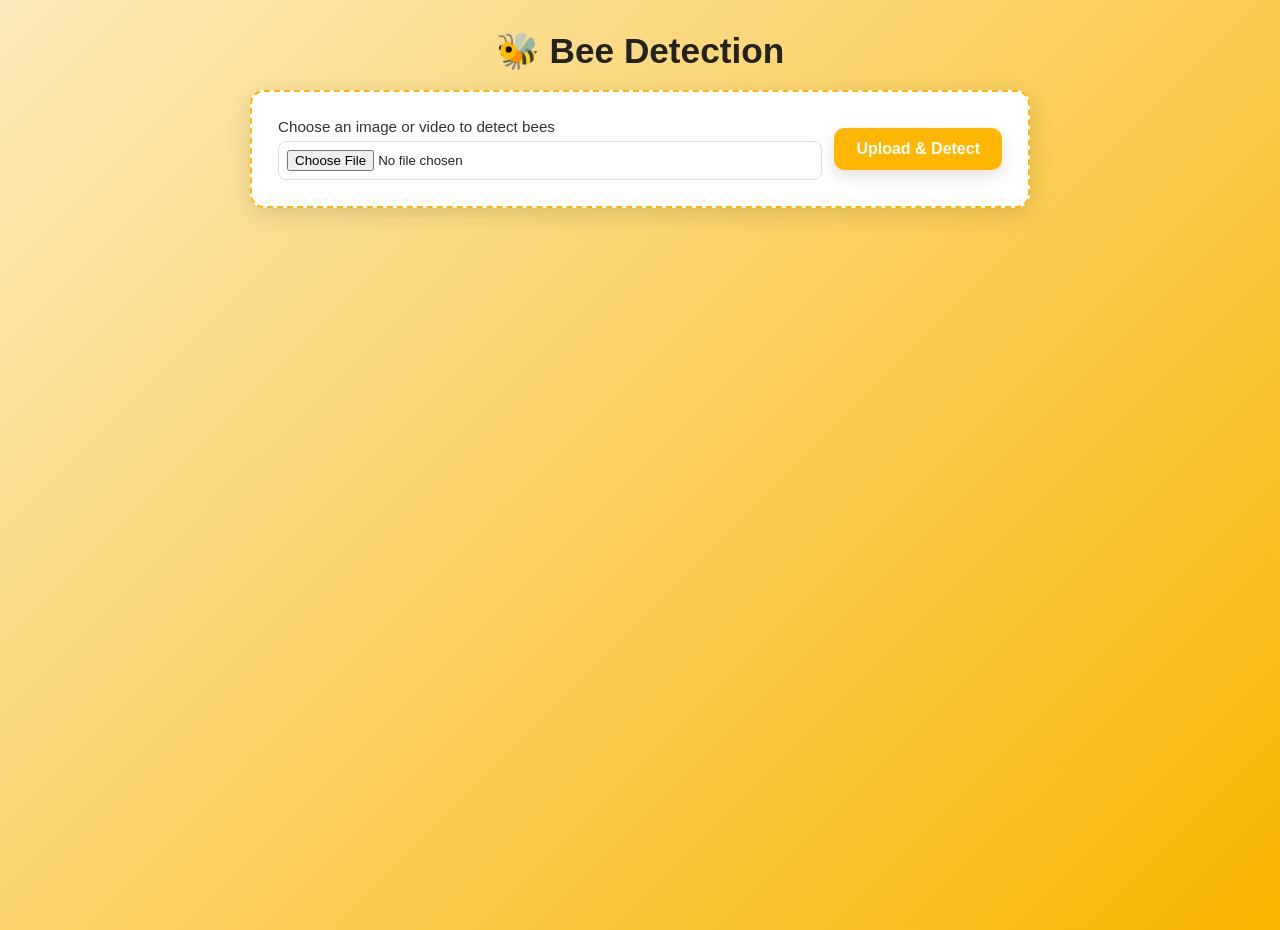
==== index.html @ eb09f232 "Cleaned repo and added yolovenv to .gitignore" ====
<!DOCTYPE html>
<html lang="en">
<head>
<meta charset="utf-8">
<meta name="viewport" content="width=device-width, initial-scale=1.0">
<title>🐝 Bee Detection</title>
<link rel="icon" type="image/svg+xml" href='data:image/svg+xml,<svg xmlns="http://www.w3.org/2000/svg" viewBox="0 0 100 100"><text y=".9em" font-size="90">🐝</text></svg>' />

<style>
  :root {
    --accent-1: #ffb703;
    --accent-2: #fb8500;
    --bg-1: linear-gradient(135deg, #fceabb, #f8b500);
    --card-bg: #ffffff;
  }

  * { box-sizing: border-box; }
  body {
    font-family: 'Segoe UI', Tahoma, Geneva, Verdana, sans-serif;
    text-align: center;
    background: var(--bg-1);
    margin: 0;
    padding: 0 12px 40px;
    min-height: 100vh;
    color: #222;
  }

  h1 { margin: 30px 0 10px; font-size: 2.2rem; }
  .upload-box { margin: 18px auto; padding: 26px; border: 2px dashed var(--accent-1); width: min(780px, 95%); background: var(--card-bg); border-radius: 14px; box-shadow: 0 6px 22px rgba(0,0,0,0.12); display: grid; grid-template-columns: 1fr auto; gap: 12px; align-items: center; transition: transform 0.28s ease, border-color 0.2s ease; }
  .upload-box:hover { transform: translateY(-4px); border-color: var(--accent-2); }

  .file-label { display: block; text-align: left; font-size: 0.95rem; color: #333; margin-bottom: 6px; }
  .file-row { display:flex; gap:12px; align-items:center; width:100%; }
  input[type="file"] { padding: 8px; border-radius: 8px; border: 1px solid #ddd; background: #fff; cursor: pointer; flex: 1 1 auto; }

  button#uploadBtn { padding: 12px 22px; font-size: 1rem; border: none; background: var(--accent-1); color: white; border-radius: 10px; cursor: pointer; transition: transform 0.18s ease, box-shadow 0.18s, background 0.2s; box-shadow: 0 6px 18px rgba(0,0,0,0.12); font-weight: 700; }
  button#uploadBtn:hover:not(:disabled) { transform: translateY(-3px); background: var(--accent-2); }
  button#uploadBtn:disabled { opacity: 0.6; cursor: not-allowed; }

  .progress-container { width: 100%; max-width: 780px; margin: 12px auto; background: #eee; border-radius: 8px; overflow: hidden; display: none; }
  .progress-bar { width: 0%; height: 16px; background: var(--accent-1); transition: width 0.2s; margin-bottom: 6px; }

  .result { margin-top: 26px; }
  .media { max-width: 820px; width: 100%; margin: 14px auto; border: 3px solid var(--accent-1); border-radius: 12px; box-shadow: 0 8px 30px rgba(0,0,0,0.12); display: block; }
  .hidden { display: none !important; }

  #beeCount { font-size: 1.05rem; font-weight: 700; margin-top: 10px; color: #222; background: #fff3cd; display: inline-block; padding: 10px 18px; border-radius: 999px; box-shadow: 0 8px 30px rgba(0,0,0,0.08); }
  #alertNotice { margin-top: 8px; font-size: 0.95rem; font-weight: 600; color: #155724; background: #d4edda; padding: 6px 12px; border-radius: 12px; display: none; }

  @media (max-width:600px) {
    .upload-box { grid-template-columns: 1fr; }
    h1 { font-size: 1.6rem; }
    #beeCount { font-size: 0.98rem; }
  }
</style>
</head>
<body>
<h1>🐝 Bee Detection</h1>

<div class="upload-box">
  <div>
    <label class="file-label" for="fileInput">Choose an image or video to detect bees</label>
    <div class="file-row">
      <input type="file" id="fileInput" accept="image/*,video/*"/>
    </div>
  </div>
  <div>
    <button id="uploadBtn">Upload & Detect</button>
  </div>
</div>

<div class="progress-container" id="uploadProgressContainer">
  <div class="progress-bar" id="uploadProgressBar"></div>
</div>
<div class="progress-container" id="processingProgressContainer">
  <div class="progress-bar" id="processingProgressBar"></div>
</div>

<main class="result">
  <img id="resultImage" class="media hidden" alt="Processed image with detected bees">
  <video id="resultVideo" class="media hidden" controls playsinline muted autoplay>
    <source id="resultVideoSource" src="" type="video/mp4">
  </video>
  <div id="beeCount" class="hidden"></div>
  <div id="alertNotice"></div>
</main>

<script>
const uploadBtn = document.getElementById('uploadBtn');
const fileInput = document.getElementById('fileInput');
const uploadProgressContainer = document.getElementById('uploadProgressContainer');
const uploadProgressBar = document.getElementById('uploadProgressBar');
const processingProgressContainer = document.getElementById('processingProgressContainer');
const processingProgressBar = document.getElementById('processingProgressBar');
const resultImage = document.getElementById('resultImage');
const resultVideo = document.getElementById('resultVideo');
const beeCountDiv = document.getElementById('beeCount');
const alertNotice = document.getElementById('alertNotice');

const BASE_URL = (window.location.origin && window.location.origin !== 'null' && !window.location.origin.startsWith('file'))
  ? window.location.origin
  : 'http://127.0.0.1:8000';

uploadBtn.addEventListener('click', () => {
  if (!fileInput.files.length) {
    alert("Please select a file first");
    return;
  }
  uploadFile(fileInput.files[0]);
});

function uploadFile(file) {
  resultImage.classList.add('hidden');
  resultVideo.classList.add('hidden');
  beeCountDiv.classList.add('hidden');
  alertNotice.style.display = 'none';
  beeCountDiv.textContent = '';
  alertNotice.textContent = '';

  uploadProgressContainer.style.display = 'block';
  uploadProgressBar.style.width = '0%';
  processingProgressContainer.style.display = 'block';
  processingProgressBar.style.width = '0%';

  uploadBtn.disabled = true;
  uploadBtn.textContent = "Uploading...";

  const xhr = new XMLHttpRequest();
  const endpoint = file.type.startsWith('video') ? '/predict_video/' : '/predict/';
  xhr.open("POST", BASE_URL + endpoint, true);
  xhr.onerror = () => { alert("Network error while contacting server."); resetButton(); };

  xhr.upload.onprogress = (e) => {
    if (e.lengthComputable) {
      const percent = (e.loaded / e.total) * 100;
      uploadProgressBar.style.width = percent + '%';
    }
  };

  xhr.onreadystatechange = () => {
    if (xhr.readyState === 4) {
      if (xhr.status !== 200) {
        let msg = 'Server error (' + xhr.status + ')';
        try { msg += ': ' + (JSON.parse(xhr.responseText).error || ''); } catch (_) {}
        alert(msg);
        resetButton();
        return;
      }
      uploadProgressBar.style.width = '100%';
      uploadBtn.textContent = "Processing...";
      
      let progress = 0;
      const interval = setInterval(() => {
        progress += Math.random() * 10;
        if (progress >= 100) progress = 100;
        processingProgressBar.style.width = progress + '%';
        if (progress >= 100) {
          clearInterval(interval);
          handleResult(JSON.parse(xhr.responseText));
        }
      }, 200);
    }
  };

  const form = new FormData();
  form.append('file', file);
  xhr.send(form);
}

function handleResult(data) {
  if (data.error) {
    alert("Error: " + data.error);
    resetButton();
    return;
  }

  if (data.image_url) {
    resultImage.src = data.image_url;
    resultImage.classList.remove('hidden');
    beeCountDiv.textContent = '🐝 Detected Bees: ' + (data.count ?? '0');
    beeCountDiv.classList.remove('hidden');
  }

  if (data.video_url) {
    const src = document.getElementById('resultVideoSource');
    src.src = data.video_url;
    resultVideo.load();
    resultVideo.classList.remove('hidden');
    resultVideo.oncanplay = () => { try { resultVideo.play().catch(()=>{}); } catch(_){} };

    const frameCounts = data.frame_counts || {};
    const fps = data.fps || 20;

    beeCountDiv.classList.remove('hidden');
    function updateBeeCount() {
      const currentFrame = Math.floor(resultVideo.currentTime * fps);
      beeCountDiv.textContent = '🐝 Bees in Frame: ' + (frameCounts[currentFrame] || 0);
    }
    resultVideo.removeEventListener('timeupdate', updateBeeCount);
    resultVideo.addEventListener('timeupdate', updateBeeCount);
  }

  // Show Telegram alert notice if sent
  if (data.sms_sent) {
    alertNotice.textContent = '✅ Telegram alert sent!';
    alertNotice.style.display = 'inline-block';
  }

  resetButton();
}

function resetButton() {
  uploadBtn.disabled = false;
  uploadBtn.textContent = 'Upload & Detect';
  setTimeout(() => {
    uploadProgressContainer.style.display = 'none';
    processingProgressContainer.style.display = 'none';
    uploadProgressBar.style.width = '0%';
    processingProgressBar.style.width = '0%';
  }, 500);
}
</script>
</body>
</html>
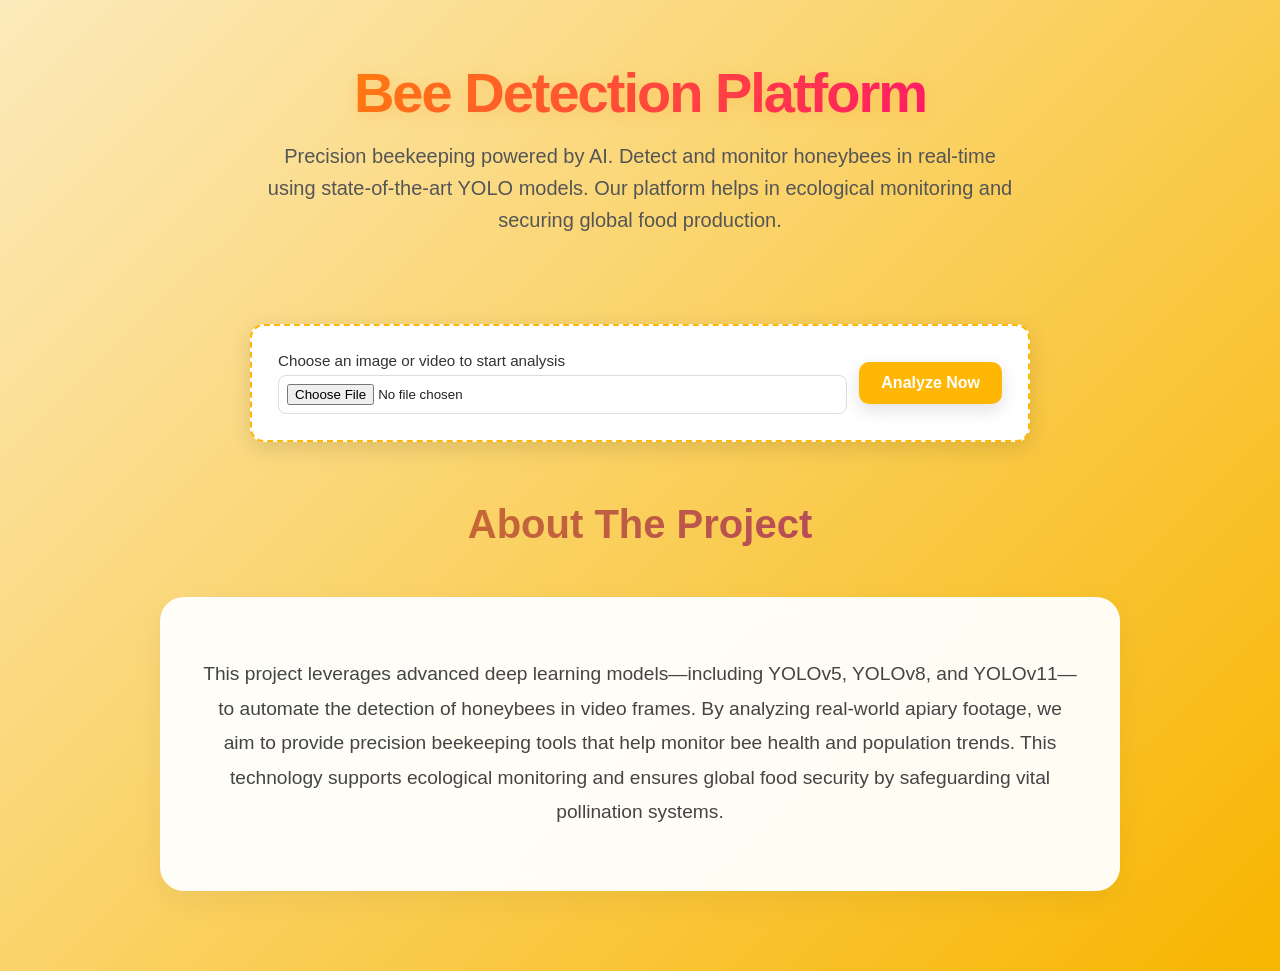
==== commit 02365a5f: "Initial commit for Bee Detection Project" ====
--- a/index.html
+++ b/index.html
@@ -1,224 +1,485 @@
 <!DOCTYPE html>
 <html lang="en">
+
 <head>
-<meta charset="utf-8">
-<meta name="viewport" content="width=device-width, initial-scale=1.0">
-<title>🐝 Bee Detection</title>
-<link rel="icon" type="image/svg+xml" href='data:image/svg+xml,<svg xmlns="http://www.w3.org/2000/svg" viewBox="0 0 100 100"><text y=".9em" font-size="90">🐝</text></svg>' />
-
-<style>
-  :root {
-    --accent-1: #ffb703;
-    --accent-2: #fb8500;
-    --bg-1: linear-gradient(135deg, #fceabb, #f8b500);
-    --card-bg: #ffffff;
-  }
-
-  * { box-sizing: border-box; }
-  body {
-    font-family: 'Segoe UI', Tahoma, Geneva, Verdana, sans-serif;
-    text-align: center;
-    background: var(--bg-1);
-    margin: 0;
-    padding: 0 12px 40px;
-    min-height: 100vh;
-    color: #222;
-  }
-
-  h1 { margin: 30px 0 10px; font-size: 2.2rem; }
-  .upload-box { margin: 18px auto; padding: 26px; border: 2px dashed var(--accent-1); width: min(780px, 95%); background: var(--card-bg); border-radius: 14px; box-shadow: 0 6px 22px rgba(0,0,0,0.12); display: grid; grid-template-columns: 1fr auto; gap: 12px; align-items: center; transition: transform 0.28s ease, border-color 0.2s ease; }
-  .upload-box:hover { transform: translateY(-4px); border-color: var(--accent-2); }
-
-  .file-label { display: block; text-align: left; font-size: 0.95rem; color: #333; margin-bottom: 6px; }
-  .file-row { display:flex; gap:12px; align-items:center; width:100%; }
-  input[type="file"] { padding: 8px; border-radius: 8px; border: 1px solid #ddd; background: #fff; cursor: pointer; flex: 1 1 auto; }
-
-  button#uploadBtn { padding: 12px 22px; font-size: 1rem; border: none; background: var(--accent-1); color: white; border-radius: 10px; cursor: pointer; transition: transform 0.18s ease, box-shadow 0.18s, background 0.2s; box-shadow: 0 6px 18px rgba(0,0,0,0.12); font-weight: 700; }
-  button#uploadBtn:hover:not(:disabled) { transform: translateY(-3px); background: var(--accent-2); }
-  button#uploadBtn:disabled { opacity: 0.6; cursor: not-allowed; }
-
-  .progress-container { width: 100%; max-width: 780px; margin: 12px auto; background: #eee; border-radius: 8px; overflow: hidden; display: none; }
-  .progress-bar { width: 0%; height: 16px; background: var(--accent-1); transition: width 0.2s; margin-bottom: 6px; }
-
-  .result { margin-top: 26px; }
-  .media { max-width: 820px; width: 100%; margin: 14px auto; border: 3px solid var(--accent-1); border-radius: 12px; box-shadow: 0 8px 30px rgba(0,0,0,0.12); display: block; }
-  .hidden { display: none !important; }
-
-  #beeCount { font-size: 1.05rem; font-weight: 700; margin-top: 10px; color: #222; background: #fff3cd; display: inline-block; padding: 10px 18px; border-radius: 999px; box-shadow: 0 8px 30px rgba(0,0,0,0.08); }
-  #alertNotice { margin-top: 8px; font-size: 0.95rem; font-weight: 600; color: #155724; background: #d4edda; padding: 6px 12px; border-radius: 12px; display: none; }
-
-  @media (max-width:600px) {
-    .upload-box { grid-template-columns: 1fr; }
-    h1 { font-size: 1.6rem; }
-    #beeCount { font-size: 0.98rem; }
-  }
-</style>
+  <meta charset="utf-8">
+  <meta name="viewport" content="width=device-width, initial-scale=1.0">
+  <title>🐝 Bee Detection</title>
+  <link rel="icon" type="image/svg+xml"
+    href='data:image/svg+xml,<svg xmlns="http://www.w3.org/2000/svg" viewBox="0 0 100 100"><text y=".9em" font-size="90">🐝</text></svg>' />
+
+  <style>
+    :root {
+      --accent-1: #ffb703;
+      --accent-2: #fb8500;
+      --bg-1: linear-gradient(135deg, #fceabb, #f8b500);
+      --card-bg: #ffffff;
+    }
+
+    * {
+      box-sizing: border-box;
+    }
+
+    body {
+      font-family: 'Segoe UI', Tahoma, Geneva, Verdana, sans-serif;
+      text-align: center;
+      background: var(--bg-1);
+      margin: 0;
+      padding: 0 12px 40px;
+      min-height: 100vh;
+      color: #222;
+    }
+
+    h1 {
+      margin: 0;
+      font-size: 3.5rem;
+      font-weight: 800;
+      background: linear-gradient(135deg, #FF8C00 0%, #FF0080 100%);
+      -webkit-background-clip: text;
+      background-clip: text;
+      -webkit-text-fill-color: transparent;
+      letter-spacing: -2px;
+      text-shadow: 0px 4px 15px rgba(255, 140, 0, 0.2);
+    }
+
+    .hero-section {
+      padding: 60px 20px 40px;
+      max-width: 800px;
+      margin: 0 auto;
+    }
+
+    .hero-intro {
+      font-size: 1.25rem;
+      line-height: 1.6;
+      color: #555;
+      margin-top: 15px;
+      margin-bottom: 30px;
+    }
+
+    .upload-box {
+      margin: 18px auto;
+      padding: 26px;
+      border: 2px dashed var(--accent-1);
+      width: min(780px, 95%);
+      background: var(--card-bg);
+      border-radius: 14px;
+      box-shadow: 0 6px 22px rgba(0, 0, 0, 0.12);
+      display: grid;
+      grid-template-columns: 1fr auto;
+      gap: 12px;
+      align-items: center;
+      transition: transform 0.28s ease, border-color 0.2s ease;
+    }
+
+    .upload-box:hover {
+      transform: translateY(-4px);
+      border-color: var(--accent-2);
+    }
+
+    .file-label {
+      display: block;
+      text-align: left;
+      font-size: 0.95rem;
+      color: #333;
+      margin-bottom: 6px;
+    }
+
+    .file-row {
+      display: flex;
+      gap: 12px;
+      align-items: center;
+      width: 100%;
+    }
+
+    input[type="file"] {
+      padding: 8px;
+      border-radius: 8px;
+      border: 1px solid #ddd;
+      background: #fff;
+      cursor: pointer;
+      flex: 1 1 auto;
+    }
+
+    button#uploadBtn {
+      padding: 12px 22px;
+      font-size: 1rem;
+      border: none;
+      background: var(--accent-1);
+      color: white;
+      border-radius: 10px;
+      cursor: pointer;
+      transition: transform 0.18s ease, box-shadow 0.18s, background 0.2s;
+      box-shadow: 0 6px 18px rgba(0, 0, 0, 0.12);
+      font-weight: 700;
+    }
+
+    button#uploadBtn:hover:not(:disabled) {
+      transform: translateY(-3px);
+      background: var(--accent-2);
+    }
+
+    button#uploadBtn:disabled {
+      opacity: 0.6;
+      cursor: not-allowed;
+    }
+
+    .progress-container {
+      width: 100%;
+      max-width: 780px;
+      margin: 12px auto;
+      background: #eee;
+      border-radius: 8px;
+      overflow: hidden;
+      display: none;
+    }
+
+    .progress-bar {
+      width: 0%;
+      height: 16px;
+      background: var(--accent-1);
+      transition: width 0.2s;
+      margin-bottom: 6px;
+    }
+
+    .result {
+      margin-top: 26px;
+    }
+
+    .media {
+      max-width: 820px;
+      width: 100%;
+      margin: 14px auto;
+      border: 3px solid var(--accent-1);
+      border-radius: 12px;
+      box-shadow: 0 8px 30px rgba(0, 0, 0, 0.12);
+      display: block;
+    }
+
+    .hidden {
+      display: none !important;
+    }
+
+    #beeCount {
+      font-size: 1.05rem;
+      font-weight: 700;
+      margin-top: 10px;
+      color: #222;
+      background: #fff3cd;
+      display: inline-block;
+      padding: 10px 18px;
+      border-radius: 999px;
+      box-shadow: 0 8px 30px rgba(0, 0, 0, 0.08);
+    }
+
+    #alertNotice {
+      margin-top: 8px;
+      font-size: 0.95rem;
+      font-weight: 600;
+      color: #155724;
+      background: #d4edda;
+      padding: 6px 12px;
+      border-radius: 12px;
+      display: none;
+    }
+
+    @media (max-width:600px) {
+      .upload-box {
+        grid-template-columns: 1fr;
+      }
+
+      h1 {
+        font-size: 1.6rem;
+      }
+
+      #beeCount {
+        font-size: 0.98rem;
+      }
+    }
+
+    /* Professional Research Section Styling */
+    .research-container {
+      max-width: 1000px;
+      margin: 60px auto 40px;
+      text-align: left;
+      padding: 0 20px;
+    }
+
+    .section-header {
+      text-align: center;
+      margin-bottom: 50px;
+    }
+
+    .section-header h2 {
+      font-size: 2.5rem;
+      color: #222;
+      margin-bottom: 10px;
+      background: linear-gradient(135deg, #d38312, #a83279);
+      -webkit-background-clip: text;
+      background-clip: text;
+      -webkit-text-fill-color: transparent;
+    }
+
+    .section-header p {
+      font-size: 1.1rem;
+      color: #666;
+      max-width: 600px;
+      margin: 0 auto;
+    }
+
+    .content-card {
+      background: rgba(255, 255, 255, 0.95);
+      backdrop-filter: blur(10px);
+      border: 1px solid rgba(255, 255, 255, 0.6);
+      border-radius: 24px;
+      padding: 40px;
+      box-shadow: 0 10px 30px rgba(0, 0, 0, 0.05);
+      margin-bottom: 40px;
+      transition: transform 0.3s ease, box-shadow 0.3s ease;
+    }
+
+    .content-card:hover {
+      transform: translateY(-5px);
+      box-shadow: 0 20px 40px rgba(0, 0, 0, 0.1);
+    }
+
+    .content-card h3 {
+      font-size: 1.8rem;
+      color: #333;
+      margin-top: 0;
+      margin-bottom: 20px;
+      border-left: 5px solid var(--accent-1);
+      padding-left: 15px;
+    }
+
+    .content-card p {
+      line-height: 1.8;
+      color: #444;
+      margin-bottom: 20px;
+      font-size: 1.05rem;
+    }
+
+    /* Stats Overlay */
+    .stats-grid {
+      display: grid;
+      grid-template-columns: repeat(auto-fit, minmax(200px, 1fr));
+      gap: 20px;
+      margin: 30px 0;
+    }
+
+    .stat-item {
+      background: linear-gradient(135deg, #fff8e1, #fff);
+      border: 1px solid #ffeeba;
+      padding: 20px;
+      border-radius: 12px;
+      text-align: center;
+      box-shadow: 0 4px 10px rgba(0, 0, 0, 0.03);
+    }
+
+    .stat-value {
+      font-size: 1.8rem;
+      font-weight: 800;
+      color: var(--accent-2);
+      display: block;
+      margin-bottom: 5px;
+    }
+
+    .stat-label {
+      font-size: 0.9rem;
+      color: #666;
+      font-weight: 600;
+    }
+  </style>
 </head>
+
 <body>
-<h1>🐝 Bee Detection</h1>
-
-<div class="upload-box">
-  <div>
-    <label class="file-label" for="fileInput">Choose an image or video to detect bees</label>
-    <div class="file-row">
-      <input type="file" id="fileInput" accept="image/*,video/*"/>
+  <header class="hero-section">
+    <h1>Bee Detection Platform</h1>
+    <p class="hero-intro">
+      Precision beekeeping powered by AI. Detect and monitor honeybees in real-time using state-of-the-art YOLO models.
+      Our platform helps in ecological monitoring and securing global food production.
+    </p>
+  </header>
+
+  <div class="upload-box">
+    <div>
+      <label class="file-label" for="fileInput">Choose an image or video to start analysis</label>
+      <div class="file-row">
+        <input type="file" id="fileInput" accept="image/*,video/*" />
+      </div>
+    </div>
+    <div>
+      <button id="uploadBtn">Analyze Now</button>
     </div>
   </div>
-  <div>
-    <button id="uploadBtn">Upload & Detect</button>
+
+  <div class="progress-container" id="uploadProgressContainer">
+    <div class="progress-bar" id="uploadProgressBar"></div>
   </div>
-</div>
-
-<div class="progress-container" id="uploadProgressContainer">
-  <div class="progress-bar" id="uploadProgressBar"></div>
-</div>
-<div class="progress-container" id="processingProgressContainer">
-  <div class="progress-bar" id="processingProgressBar"></div>
-</div>
-
-<main class="result">
-  <img id="resultImage" class="media hidden" alt="Processed image with detected bees">
-  <video id="resultVideo" class="media hidden" controls playsinline muted autoplay>
-    <source id="resultVideoSource" src="" type="video/mp4">
-  </video>
-  <div id="beeCount" class="hidden"></div>
-  <div id="alertNotice"></div>
-</main>
-
-<script>
-const uploadBtn = document.getElementById('uploadBtn');
-const fileInput = document.getElementById('fileInput');
-const uploadProgressContainer = document.getElementById('uploadProgressContainer');
-const uploadProgressBar = document.getElementById('uploadProgressBar');
-const processingProgressContainer = document.getElementById('processingProgressContainer');
-const processingProgressBar = document.getElementById('processingProgressBar');
-const resultImage = document.getElementById('resultImage');
-const resultVideo = document.getElementById('resultVideo');
-const beeCountDiv = document.getElementById('beeCount');
-const alertNotice = document.getElementById('alertNotice');
-
-const BASE_URL = (window.location.origin && window.location.origin !== 'null' && !window.location.origin.startsWith('file'))
-  ? window.location.origin
-  : 'http://127.0.0.1:8000';
-
-uploadBtn.addEventListener('click', () => {
-  if (!fileInput.files.length) {
-    alert("Please select a file first");
-    return;
-  }
-  uploadFile(fileInput.files[0]);
-});
-
-function uploadFile(file) {
-  resultImage.classList.add('hidden');
-  resultVideo.classList.add('hidden');
-  beeCountDiv.classList.add('hidden');
-  alertNotice.style.display = 'none';
-  beeCountDiv.textContent = '';
-  alertNotice.textContent = '';
-
-  uploadProgressContainer.style.display = 'block';
-  uploadProgressBar.style.width = '0%';
-  processingProgressContainer.style.display = 'block';
-  processingProgressBar.style.width = '0%';
-
-  uploadBtn.disabled = true;
-  uploadBtn.textContent = "Uploading...";
-
-  const xhr = new XMLHttpRequest();
-  const endpoint = file.type.startsWith('video') ? '/predict_video/' : '/predict/';
-  xhr.open("POST", BASE_URL + endpoint, true);
-  xhr.onerror = () => { alert("Network error while contacting server."); resetButton(); };
-
-  xhr.upload.onprogress = (e) => {
-    if (e.lengthComputable) {
-      const percent = (e.loaded / e.total) * 100;
-      uploadProgressBar.style.width = percent + '%';
-    }
-  };
-
-  xhr.onreadystatechange = () => {
-    if (xhr.readyState === 4) {
-      if (xhr.status !== 200) {
-        let msg = 'Server error (' + xhr.status + ')';
-        try { msg += ': ' + (JSON.parse(xhr.responseText).error || ''); } catch (_) {}
-        alert(msg);
+  <div class="progress-container" id="processingProgressContainer">
+    <div class="progress-bar" id="processingProgressBar"></div>
+  </div>
+
+  <main class="result">
+    <img id="resultImage" class="media hidden" alt="Processed image with detected bees">
+    <div id="beeCount" class="hidden"></div>
+    <video id="resultVideo" class="media hidden" controls playsinline muted autoplay>
+      <source id="resultVideoSource" src="" type="video/mp4">
+    </video>
+    <div id="alertNotice"></div>
+  </main>
+
+  <div class="research-container">
+    <div class="section-header">
+      <h2>About The Project</h2>
+    </div>
+
+    <section class="content-card">
+      <p style="text-align: center; font-size: 1.2rem;">
+        This project leverages advanced deep learning models—including YOLOv5, YOLOv8, and YOLOv11—to automate the
+        detection of honeybees in video frames. By analyzing real-world apiary footage, we aim to provide precision
+        beekeeping tools that help monitor bee health and population trends. This technology supports ecological
+        monitoring and ensures global food security by safeguarding vital pollination systems.
+      </p>
+    </section>
+  </div>
+
+
+
+  <script>
+    const uploadBtn = document.getElementById('uploadBtn');
+    const fileInput = document.getElementById('fileInput');
+    const uploadProgressContainer = document.getElementById('uploadProgressContainer');
+    const uploadProgressBar = document.getElementById('uploadProgressBar');
+    const processingProgressContainer = document.getElementById('processingProgressContainer');
+    const processingProgressBar = document.getElementById('processingProgressBar');
+    const resultImage = document.getElementById('resultImage');
+    const resultVideo = document.getElementById('resultVideo');
+    const beeCountDiv = document.getElementById('beeCount');
+    const alertNotice = document.getElementById('alertNotice');
+
+    const BASE_URL = (window.location.origin && window.location.origin !== 'null' && !window.location.origin.startsWith('file'))
+      ? window.location.origin
+      : 'http://127.0.0.1:8000';
+
+    uploadBtn.addEventListener('click', () => {
+      if (!fileInput.files.length) {
+        alert("Please select a file first");
+        return;
+      }
+      uploadFile(fileInput.files[0]);
+    });
+
+    function uploadFile(file) {
+      resultImage.classList.add('hidden');
+      resultVideo.classList.add('hidden');
+      beeCountDiv.classList.add('hidden');
+      alertNotice.style.display = 'none';
+      beeCountDiv.textContent = '';
+      alertNotice.textContent = '';
+
+      uploadProgressContainer.style.display = 'block';
+      uploadProgressBar.style.width = '0%';
+      processingProgressContainer.style.display = 'block';
+      processingProgressBar.style.width = '0%';
+
+      uploadBtn.disabled = true;
+      uploadBtn.textContent = "Uploading...";
+
+      const xhr = new XMLHttpRequest();
+      const endpoint = file.type.startsWith('video') ? '/predict_video/' : '/predict/';
+      xhr.open("POST", BASE_URL + endpoint, true);
+      xhr.onerror = () => { alert("Network error while contacting server."); resetButton(); };
+
+      xhr.upload.onprogress = (e) => {
+        if (e.lengthComputable) {
+          const percent = (e.loaded / e.total) * 100;
+          uploadProgressBar.style.width = percent + '%';
+        }
+      };
+
+      xhr.onreadystatechange = () => {
+        if (xhr.readyState === 4) {
+          if (xhr.status !== 200) {
+            let msg = 'Server error (' + xhr.status + ')';
+            try { msg += ': ' + (JSON.parse(xhr.responseText).error || ''); } catch (_) { }
+            alert(msg);
+            resetButton();
+            return;
+          }
+          uploadProgressBar.style.width = '100%';
+          uploadBtn.textContent = "Processing...";
+
+          let progress = 0;
+          const interval = setInterval(() => {
+            progress += Math.random() * 10;
+            if (progress >= 100) progress = 100;
+            processingProgressBar.style.width = progress + '%';
+            if (progress >= 100) {
+              clearInterval(interval);
+              handleResult(JSON.parse(xhr.responseText));
+            }
+          }, 200);
+        }
+      };
+
+      const form = new FormData();
+      form.append('file', file);
+      xhr.send(form);
+    }
+
+    function handleResult(data) {
+      if (data.error) {
+        alert("Error: " + data.error);
         resetButton();
         return;
       }
-      uploadProgressBar.style.width = '100%';
-      uploadBtn.textContent = "Processing...";
-      
-      let progress = 0;
-      const interval = setInterval(() => {
-        progress += Math.random() * 10;
-        if (progress >= 100) progress = 100;
-        processingProgressBar.style.width = progress + '%';
-        if (progress >= 100) {
-          clearInterval(interval);
-          handleResult(JSON.parse(xhr.responseText));
+
+      if (data.image_url) {
+        resultImage.src = data.image_url;
+        resultImage.classList.remove('hidden');
+        beeCountDiv.textContent = '🐝 Detected Bees: ' + (data.count ?? '0');
+        beeCountDiv.classList.remove('hidden');
+      }
+
+      if (data.video_url) {
+        const src = document.getElementById('resultVideoSource');
+        src.src = data.video_url;
+        resultVideo.load();
+        resultVideo.classList.remove('hidden');
+        resultVideo.oncanplay = () => { try { resultVideo.play().catch(() => { }); } catch (_) { } };
+
+        const frameCounts = data.frame_counts || {};
+        const fps = data.fps || 20;
+
+        beeCountDiv.classList.remove('hidden');
+        function updateBeeCount() {
+          const currentFrame = Math.floor(resultVideo.currentTime * fps);
+          beeCountDiv.textContent = '🐝 Bees in Frame: ' + (frameCounts[currentFrame] || 0);
         }
-      }, 200);
-    }
-  };
-
-  const form = new FormData();
-  form.append('file', file);
-  xhr.send(form);
-}
-
-function handleResult(data) {
-  if (data.error) {
-    alert("Error: " + data.error);
-    resetButton();
-    return;
-  }
-
-  if (data.image_url) {
-    resultImage.src = data.image_url;
-    resultImage.classList.remove('hidden');
-    beeCountDiv.textContent = '🐝 Detected Bees: ' + (data.count ?? '0');
-    beeCountDiv.classList.remove('hidden');
-  }
-
-  if (data.video_url) {
-    const src = document.getElementById('resultVideoSource');
-    src.src = data.video_url;
-    resultVideo.load();
-    resultVideo.classList.remove('hidden');
-    resultVideo.oncanplay = () => { try { resultVideo.play().catch(()=>{}); } catch(_){} };
-
-    const frameCounts = data.frame_counts || {};
-    const fps = data.fps || 20;
-
-    beeCountDiv.classList.remove('hidden');
-    function updateBeeCount() {
-      const currentFrame = Math.floor(resultVideo.currentTime * fps);
-      beeCountDiv.textContent = '🐝 Bees in Frame: ' + (frameCounts[currentFrame] || 0);
-    }
-    resultVideo.removeEventListener('timeupdate', updateBeeCount);
-    resultVideo.addEventListener('timeupdate', updateBeeCount);
-  }
-
-  // Show Telegram alert notice if sent
-  if (data.sms_sent) {
-    alertNotice.textContent = '✅ Telegram alert sent!';
-    alertNotice.style.display = 'inline-block';
-  }
-
-  resetButton();
-}
-
-function resetButton() {
-  uploadBtn.disabled = false;
-  uploadBtn.textContent = 'Upload & Detect';
-  setTimeout(() => {
-    uploadProgressContainer.style.display = 'none';
-    processingProgressContainer.style.display = 'none';
-    uploadProgressBar.style.width = '0%';
-    processingProgressBar.style.width = '0%';
-  }, 500);
-}
-</script>
+        resultVideo.removeEventListener('timeupdate', updateBeeCount);
+        resultVideo.addEventListener('timeupdate', updateBeeCount);
+      }
+
+      // Show Telegram alert notice if sent
+      if (data.sms_sent) {
+        alertNotice.textContent = '✅ Telegram alert sent!';
+        alertNotice.style.display = 'inline-block';
+      }
+
+      resetButton();
+    }
+
+    function resetButton() {
+      uploadBtn.disabled = false;
+      uploadBtn.textContent = 'Upload & Detect';
+      setTimeout(() => {
+        uploadProgressContainer.style.display = 'none';
+        processingProgressContainer.style.display = 'none';
+        uploadProgressBar.style.width = '0%';
+        processingProgressBar.style.width = '0%';
+      }, 500);
+    }
+  </script>
 </body>
-</html>
+
+</html>
